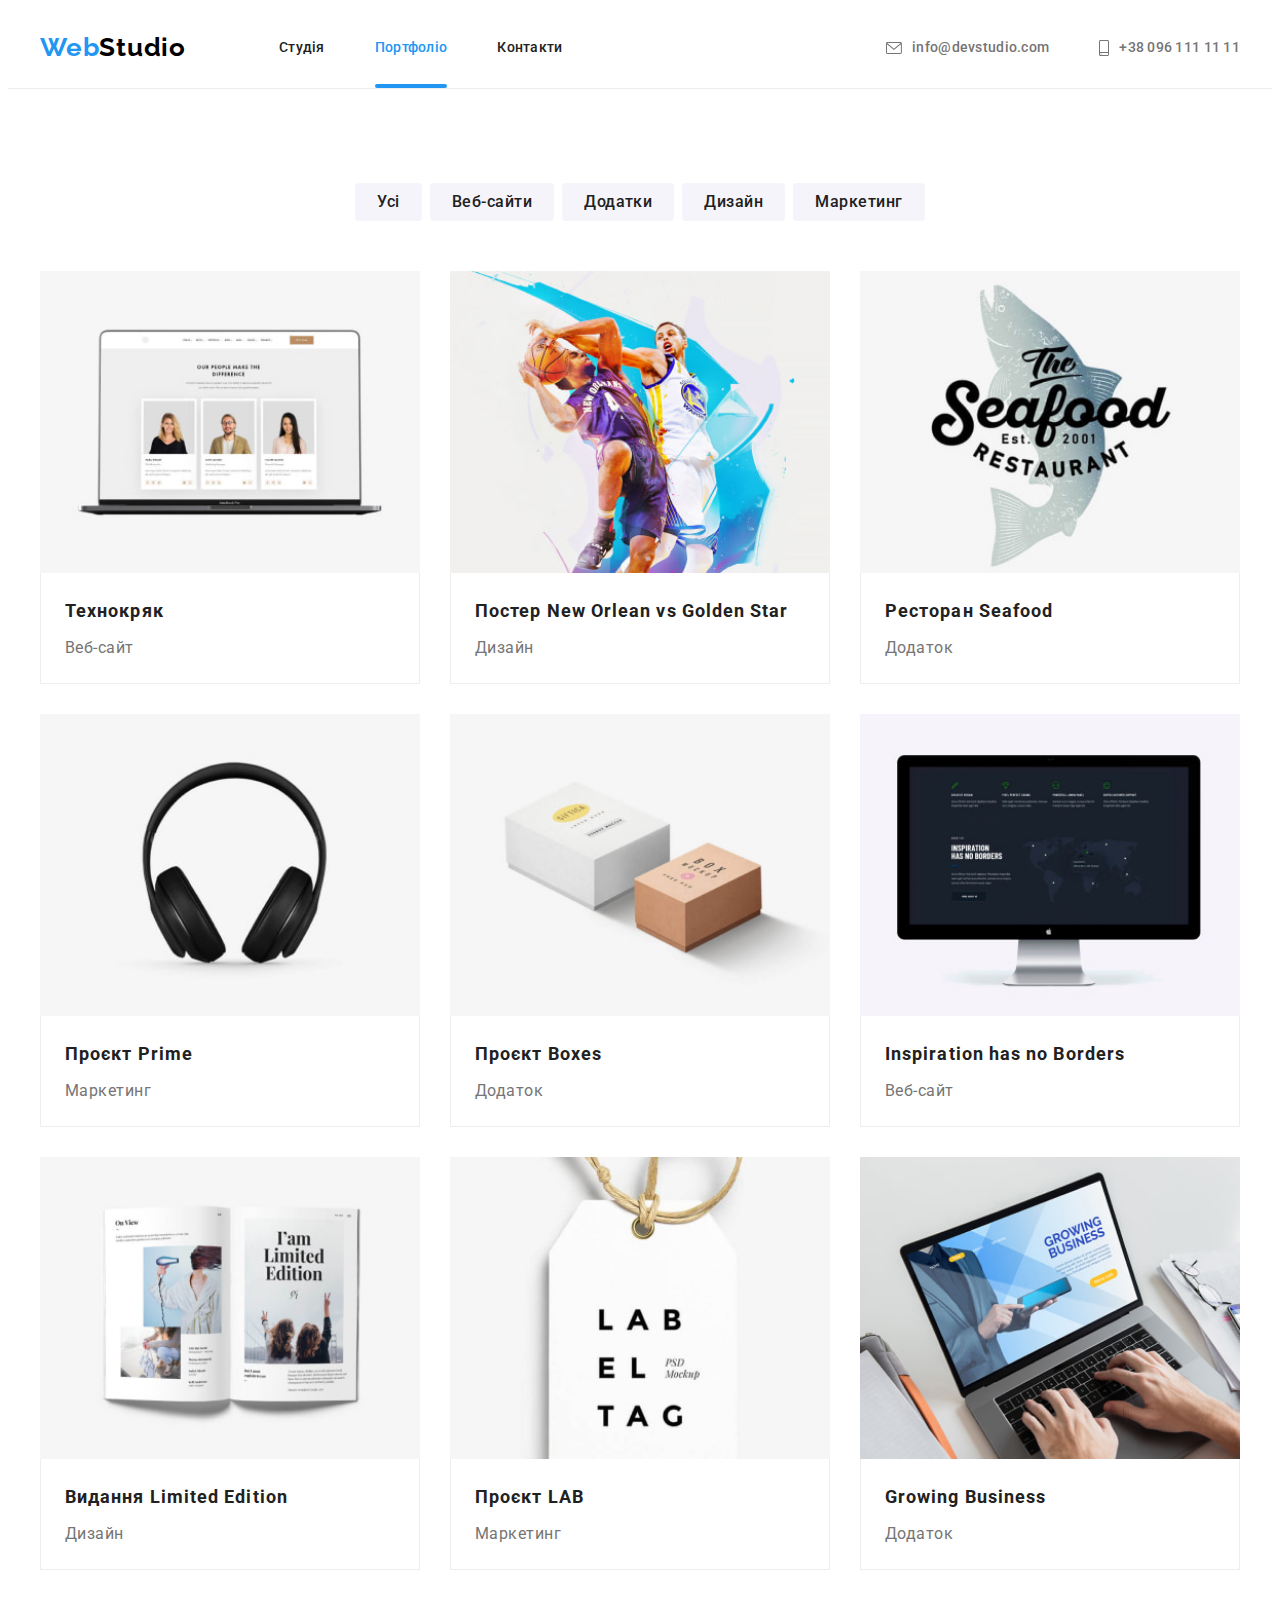
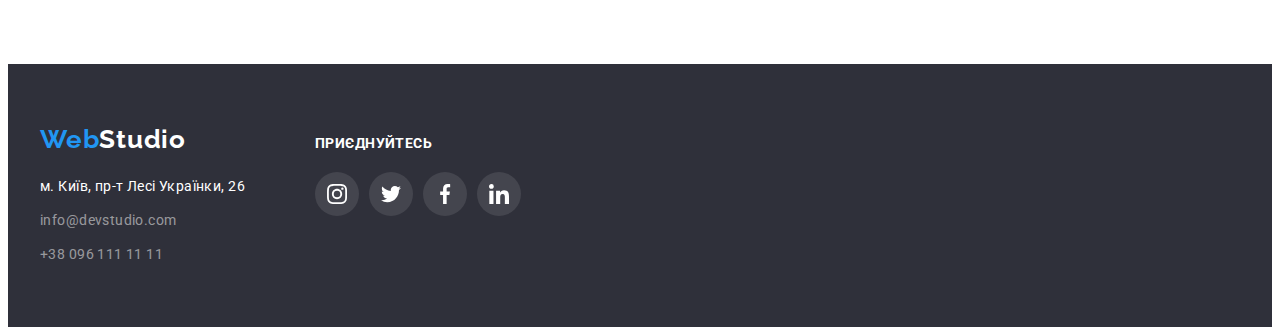
==== portfolio.html @ 172106c4 "Initial commit" ====
<!DOCTYPE html>
<html lang="uk">
  <head>
    <meta charset="UTF-8" />
    <meta http-equiv="X-UA-Compatible" content="IE=edge" />
    <meta name="viewport" content="width=device-width, initial-scale=1.0" />
    <meta name="description" content="WebStudio - Ефективні рішення для вашого бізнесу" />
    <!-- Favicon start -->
    <link
      rel="apple-touch-icon"
      sizes="180x180"
      href="./images/favicon-package/apple-touch-icon.png"
    />
    <link
      rel="icon"
      type="image/png"
      sizes="32x32"
      href="./images/favicon-package/favicon-32x32.png"
    />
    <link
      rel="icon"
      type="image/png"
      sizes="16x16"
      href="./images/favicon-package/favicon-16x16.png"
    />
    <link rel="manifest" href="./images/favicon-package/site.webmanifest" />
    <link rel="mask-icon" href="./images/favicon-package/safari-pinned-tab.svg" color="#5bbad5" />
    <meta name="msapplication-TileColor" content="#da532c" />
    <meta name="theme-color" content="#ffffff" />
    <!-- Favicon end -->
    <title>WebStudio</title>
    <!-- Fonts -->
    <link rel="preconnect" href="https://fonts.googleapis.com" />
    <link rel="preconnect" href="https://fonts.gstatic.com" crossorigin />
    <link
      href="https://fonts.googleapis.com/css2?family=Raleway:wght@700&family=Roboto:wght@400;500;700;900&display=swap"
      rel="stylesheet"
    />
    <!-- Modern-normalize -->
    <link
      rel="stylesheet"
      href="https://cdnjs.cloudflare.com/ajax/libs/modern-normalize/1.1.0/modern-normalize.min.css"
      integrity="sha512-wpPYUAdjBVSE4KJnH1VR1HeZfpl1ub8YT/NKx4PuQ5NmX2tKuGu6U/JRp5y+Y8XG2tV+wKQpNHVUX03MfMFn9Q=="
      crossorigin="anonymous"
      referrerpolicy="no-referrer"
    />
    <!-- Styles CSS -->
    <link href="./css/styles.css" rel="stylesheet" />
  </head>
  <body>
    <!-- Шапка -->
    <header class="header">
      <div class="header-container container">
        <nav class="nav">
          <a class="header-logo logo link" href="./index.html"
            ><span class="logo-accent">Web</span>Studio</a
          >
          <ul class="menu-list list">
            <li class="menu-item">
              <a class="menu-link link" href="./index.html">Студія</a>
            </li>
            <li class="menu-item">
              <a class="menu-link link current" href="./portfolio.html">Портфоліо</a>
            </li>
            <li class="menu-item"><a class="menu-link link" href="">Контакти</a></li>
          </ul>
        </nav>
        <ul class="contact-list list">
          <li class="contact-item">
            <a class="contact-link link" href="mailto:info@devstudio.com">
              <svg class="icon-envelope">
                <use href="./images/sprite.svg#icon-envelope"></use>
              </svg>
              info@devstudio.com</a
            >
          </li>
          <li class="contact-item">
            <a class="contact-link link" href="tel:+380961111111">
              <svg class="icon-smartphone">
                <use href="./images/sprite.svg#icon-smartphone"></use>
              </svg>
              +38 096 111 11 11</a
            >
          </li>
        </ul>
      </div>
    </header>

    <!-- Основна частина -->
    <main>
      <section class="portfolio section">
<div class="container">
          <h1 class="visually-hidden">Наші роботи</h1>
        <ul class="portfolio-list list">
          <li class="portfolio-item"><button class="portfolio-btn" type="button">Усі</button></li>
          <li class="portfolio-item">
            <button class="portfolio-btn" type="button">Веб-сайти</button>
          </li>
          <li class="portfolio-item">
            <button class="portfolio-btn" type="button">Додатки</button>
          </li>
          <li class="portfolio-item">
            <button class="portfolio-btn" type="button">Дизайн</button>
          </li>
          <li class="portfolio-item">
            <button class="portfolio-btn" type="button">Маркетинг</button>
          </li>
        </ul>
        <ul class="works-list list">
          <li class="works-item">
            <a class="works-link link" href="#">
              <div class="portfolio-img-thumb">
                <img
              src="./images/portfolio/img.jpg"
              alt="зображення вебсайту"
              class="works-img"
              width="370"
              height="294"
            />
              <div class="portfolio-overlay">
            <p class="portfolio-overlay-text">Ресурс пропонує комплексні пропозиції з різним рівнем функціоналу та сервісів. Все це дозволить відвідувачу отримати вичерпні відомості про компанію чи приватну особу.</p>
          </div>
              </div>
           <div class="works-shadow">
             <h2 class="works-title">Технокряк</h2>
            <p class="works-text">Веб-сайт</p>
           </div>
          </a>
                      </li>
          <li class="works-item">
            <a href="#" class="works-link link">
              <div class="portfolio-img-thumb">            
              <img
              src="./images/portfolio/img-2.jpg"
              alt="постер баскетбольної команди"
              class="works-img"
              width="370"
              height="294"
            />
            <div class="portfolio-overlay">
            <p class="portfolio-overlay-text">Ресурс пропонує комплексні пропозиції з різним рівнем функціоналу та сервісів. Все це дозволить відвідувачу отримати вичерпні відомості про компанію чи приватну особу.</p>
          </div>
              </div>
            <div class="works-shadow">
              <h2 class="works-title">Постер New Orlean vs Golden Star</h2>
            <p class="works-text">Дизайн</p>
            </div></a>
                      </li>
          <li class="works-item">
            <a href="#" class="works-link link"> 
              <div class="portfolio-img-thumb">
                <img
              src="./images/portfolio/img-3.jpg"
              alt="логотип рибного ресторану"
              class="works-img"
              width="370"
              height="294"
            />
            <div class="portfolio-overlay">
            <p class="portfolio-overlay-text">Ресурс пропонує комплексні пропозиції з різним рівнем функціоналу та сервісів. Все це дозволить відвідувачу отримати вичерпні відомості про компанію чи приватну особу.</p>
          </div>
              </div>
           <div class="works-shadow">
             <h2 class="works-title">Ресторан Seafood</h2>
            <p class="works-text">Додаток</p>
           </div></a>
           
          </li>
          <li class="works-item">
            <a href="#" class="works-link link">
            <div class="portfolio-img-thumb">
                <img
              src="./images/portfolio/img-4.jpg"
              alt="навушники"
              class="works-img"
              width="370"
              height="294"
            />
                        <div class="portfolio-overlay">
            <p class="portfolio-overlay-text">Ресурс пропонує комплексні пропозиції з різним рівнем функціоналу та сервісів. Все це дозволить відвідувачу отримати вичерпні відомості про компанію чи приватну особу.</p>
          </div>
            </div>
           <div class="works-shadow">
             <h2 class="works-title">Проєкт Prime</h2>
            <p class="works-text">Маркетинг</p>
           </div></a>
            
          </li>
          <li class="works-item">
            <a href="#" class="works-link link">
              <div class="portfolio-img-thumb">
                <img
              src="./images/portfolio/img-5.jpg"
              alt="дві коробки"
              class="works-img"
              width="370"
              height="294"
            />
                                   <div class="portfolio-overlay">
            <p class="portfolio-overlay-text">Ресурс пропонує комплексні пропозиції з різним рівнем функціоналу та сервісів. Все це дозволить відвідувачу отримати вичерпні відомості про компанію чи приватну особу.</p>
          </div>
              </div>
          <div class="works-shadow">
              <h2 class="works-title">Проєкт Boxes</h2>
            <p class="works-text">Додаток</p>
          </div></a>
            
          </li>
          <li class="works-item">
            <a href="#" class="works-link link">
              <div class="portfolio-img-thumb">
                <img
              src="./images/portfolio/img-6.jpg"
              alt="головна сторінка вебсайту"
              class="works-img"
              width="370"
              height="294"
            />
             <div class="portfolio-overlay">
            <p class="portfolio-overlay-text">Ресурс пропонує комплексні пропозиції з різним рівнем функціоналу та сервісів. Все це дозволить відвідувачу отримати вичерпні відомості про компанію чи приватну особу.</p>
          </div>
              </div>
         <div class="works-shadow">
             <h2 class="works-title">Inspiration has no Borders</h2>
            <p class="works-text">Веб-сайт</p>
         </div></a>
           
          </li>
          <li class="works-item">
            <a href="#" class="works-link link">
              <div class="portfolio-img-thumb">
                <img
              src="./images/portfolio/img-7.jpg"
              alt="книга"
              class="works-img"
              width="370"
              height="294"
            />
                         <div class="portfolio-overlay">
            <p class="portfolio-overlay-text">Ресурс пропонує комплексні пропозиції з різним рівнем функціоналу та сервісів. Все це дозволить відвідувачу отримати вичерпні відомості про компанію чи приватну особу.</p>
          </div>
              </div>
            <div class="works-shadow">
              <h2 class="works-title">Видання Limited Edition</h2>
            <p class="works-text">Дизайн</p>
            </div></a>
            
          </li>
          <li class="works-item">
            <a href="#" class="works-link link"> 
              <div class="portfolio-img-thumb">
                <img
              src="./images/portfolio/img-8.jpg"
              alt="лейбл"
              class="works-img"
              width="370"
              height="294"
            />
          
                         <div class="portfolio-overlay">
            <p class="portfolio-overlay-text">Ресурс пропонує комплексні пропозиції з різним рівнем функціоналу та сервісів. Все це дозволить відвідувачу отримати вичерпні відомості про компанію чи приватну особу.</p>
          </div>
              </div>
            <div class="works-shadow">
              <h2 class="works-title">Проєкт LAB</h2>
            <p class="works-text">Маркетинг</p>
       
            </div></a>
                          </li>
          <li class="works-item">
            <a href="" class="works-link link">
                        <div class="portfolio-img-thumb">
                            <img
              src="./images/portfolio/img-9.jpg"
              alt="превью бізнес-додатку"
              class="works-img"
              width="370"
              height="294"
            />        
                         <div class="portfolio-overlay">
            <p class="portfolio-overlay-text">Ресурс пропонує комплексні пропозиції з різним рівнем функціоналу та сервісів. Все це дозволить відвідувачу отримати вичерпні відомості про компанію чи приватну особу.</p>
          </div>
                        </div>
            <div class="works-shadow">
              <h2 class="works-title">Growing Business</h2>
            <p class="works-text">Додаток</p>
            </div>
            </a>
          </li>
        </ul>
      </section>
</div>
    </main>

    <!-- Підвал -->
    <footer class="footer">
      <div class="footer-container container">
        <div class="addres-wrap">
          <a class="footer-logo logo link" href="./index.html"
            ><span class="logo-accent">Web</span><span class="footer-logo-accent">Studio</span></a
          >
          <address class="address">
            <ul class="address-list list">
              <li class="address-item">
                <a
                  class="address-link link map"
                  href="https://www.google.com.ua/maps/place/бул.+Леси+Украинки,+26,+Киев,+02000/@50.4265841,30.5361971,17z"
                  target="_blank"
                  rel="noreferrer noopener nofollow"
                  >м. Київ, пр-т Лесі Українки, 26</a
                >
              </li>
              <li class="address-item">
                <a class="address-link link mail" href="mailto:info@devstudio.com"
                  >info@devstudio.com</a
                >
              </li>
              <li class="address-item">
                <a class="address-link link tel" href="tel:+380961111111">+38 096 111 11 11</a>
              </li>
            </ul>
          </address>
        </div>
        <div class="footer-wrap">
          <p class="footer-title">Приєднуйтесь</p>
          <ul class="footer-links list">
            <li>
              <a
                href="#"
                class="social-footer link"
                target="_blank"
                rel="noreferrer noopener nofollow"
                aria-label="instagram"
              >
                <svg class="social-icon">
                  <use href="./images/sprite.svg#icon-instagram"></use>
                </svg>
              </a>
            </li>
            <li>
              <a
                href="#"
                class="social-footer link"
                target="_blank"
                rel="noreferrer noopener nofollow"
                aria-label="twitter"
              >
                <svg class="social-icon">
                  <use href="./images/sprite.svg#icon-twitter"></use>
                </svg>
              </a>
            </li>
            <li>
              <a
                href="#"
                class="social-footer link"
                target="_blank"
                rel="noreferrer noopener nofollow"
                aria-label="facebook"
              >
                <svg class="social-icon">
                  <use href="./images/sprite.svg#icon-facebook"></use>
                </svg>
              </a>
            </li>
            <li>
              <a
                href="#"
                class="social-footer link"
                target="_blank"
                rel="noreferrer noopener nofollow"
                aria-label="linkedIn"
              >
                <svg class="social-icon">
                  <use href="./images/sprite.svg#icon-linkedin"></use>
                </svg>
              </a>
            </li>
          </ul>
        </div>
      </div>
    </footer>
  </body>
</html>
---- css/styles.css ----
/*---------------------------- global------------------------------------ */
:root {
  /* ================= background colors ===============*/
  --main-background-color: #ffffff;
  --accent-background-color: #f5f4fa;
  --header-color: #212121;
  --footer-bcg-color: #2f303a;
  --footer-links-bcg: rgba(255, 255, 255, 0.1);
  --activities-text-bcg: rgba(47, 48, 58, 0.8);
  --portfolio-cards-hover: rgba(33, 150, 243, 0.9);
  --modal-window: rgba(0, 0, 0, 0.2);
  /* ==================== text colors ================ */
  --main-text-color: #757575;
  --portfolio-bcg-color: #eeeeee;
  --logo-main-color: #000000;
  --footer-contacts-color: rgba(225, 225, 225, 0.6);
  --footer-links-text: #ffffff;
  --text-and-button-accent: #2196f3;
  --effects-text: #ffffff;
  /* ========== decorative elements colors ========== */
  --header-line-color: #ececec;
  --portfolio-border: #eeeeee;
  --social-icons-color: #afb1b8;
  /* ========= text settings ======================== */
  --main-font: 'Roboto', sans-serif;
  --secondary-font: 'Raleway', sans-serif;
  /* ==================== animation ================= */
  --time-function: cubic-bezier(0.4, 0, 0.2, 1);
  --animation-time: 250ms;
}

body {
  background-color: var(--main-background-color);
  color: var(--main-text-color);
  font-family: var(--main-font);
  font-size: 14px;
  letter-spacing: 0.03em;
}
h1,
h2,
h3,
h4,
h5,
h6,
p {
  margin: 0;
  padding: 0;
}
img {
  display: block;
  width: 100%;
  height: auto;
}
button {
  display: block;
  margin: 0 auto;
  cursor: pointer;
  border: none;
  border-radius: 4px;
}
.address {
  font-style: normal;
}
.container {
  width: 1200px;
  padding: 0 15px;
  margin: 0 auto;
}
.section {
  padding-top: 94px;
  padding-bottom: 94px;
}
.list {
  list-style: none;
  margin: 0;
  padding-left: 0;
}
.link {
  text-decoration: none;
  color: var(--main-text-color);
}

.visually-hidden {
  position: absolute;
  width: 1px;
  height: 1px;
  margin: -1px;
  border: 0;
  padding: 0;
  white-space: nowrap;
  clip-path: inset(100%);
  clip: rect(0 0 0 0);
  overflow: hidden;
}
/* -------------------------- global end -------------------------------*/

/* ============================ header =================================*/
.header {
  border-bottom: 1px solid var(--header-line-color);
}
.header-container {
  display: flex;
  align-items: center;
}
.nav {
  display: flex;
  align-items: center;
}
.header-logo {
  margin-right: 93px;
}
.logo {
  color: var(--logo-main-color);
  font-family: var(--secondary-font);
  font-weight: 700;
  font-size: 26px;
  line-height: 1.2;
  letter-spacing: 0.03em;
}
.logo-accent {
  color: var(--text-and-button-accent);
}
.menu-list {
  display: flex;
}
.menu-item {
  position: relative;
}
.menu-item:not(:last-child) {
  margin-right: 50px;
}
.menu-link,
.contact-link {
  padding-top: 32px;
  padding-bottom: 32px;

  font-weight: 500;
  line-height: 1.14;
  letter-spacing: 0.02em;
}
.menu-link {
  display: inline-block;
  color: var(--header-color);

  transition: color var(--animation-time) var(--time-function);
}
.current {
  color: var(--text-and-button-accent);
}
.current::after {
  position: absolute;
  bottom: 0;
  left: 0;

  display: inline-block;
  content: '';
  width: 100%;
  height: 4px;
  background-color: var(--text-and-button-accent);
  border-radius: 2px;
}

.menu-link:hover,
.menu-link:focus,
.contact-link:hover,
.contact-link:focus {
  color: var(--text-and-button-accent);
}
.contact-list {
  display: flex;
  align-items: center;
  margin-left: auto;
}
.contact-item:first-child {
  margin-right: 50px;
}
.contact-link {
  display: flex;
  align-items: center;

  color: var(--main-text-color);
  transition: color var(--animation-time) var(--time-function);
}
.icon-envelope {
  width: 16px;
  height: 12px;
}
.icon-smartphone {
  width: 10px;
  height: 16px;
}
.icon-envelope,
.icon-smartphone {
  fill: currentColor;
  margin-right: 10px;
}

/* ================================== footer ============================== */
.footer {
  background-color: var(--footer-bcg-color);
  padding: 60px 0;
}
.footer-container {
  display: flex;
  align-items: baseline;
}
.addres-wrap {
  margin-right: 70px;
}
.footer-logo {
  display: inline-block;
  margin-bottom: 20px;
}
.footer-logo-accent {
  color: var(--main-background-color);
}
.address-item {
  line-height: 1.7;
}
.address-item:not(:last-child) {
  margin-bottom: 10px;
}
.address-link {
  transition: color var(--animation-time) var(--time-function);
}
.map {
  color: var(--main-background-color);
}
.mail,
.tel {
  color: var(--footer-contacts-color);
}
.address-link:hover,
.address-link:focus {
  color: var(--text-and-button-accent);
}

.footer-title {
  margin-bottom: 20px;

  font-family: var(--main-font);
  font-weight: 700;
  line-height: 1.2;
  text-transform: uppercase;
  color: var(--footer-links-text);
}
.footer-links {
  display: flex;
  justify-items: center;
  gap: 10px;
}
.social-footer,
.social-link {
  display: flex;
  justify-content: center;
  align-items: center;
  width: 44px;
  height: 44px;
  border-radius: 50%;
  background-color: var(--footer-links-bcg);
  color: var(--main-background-color);

  transition: color var(--animation-time) var(--time-function),
    background-color var(--animation-time) var(--time-function);
}
.social-footer:hover,
.social-footer:focus {
  background-color: var(--text-and-button-accent);
}
.social-icon {
  width: 20px;
  height: 20px;
  fill: currentColor;
}

/* ---------------------------------- main ---------------------------*/
/* ---------------------------------- hero ---------------------------*/
.hero {
  max-width: 1600px;
  height: 600px;
  padding-top: 200px;
  padding-bottom: 200px;
  margin-left: auto;
  margin-right: auto;
  background-color: var(--footer-bcg-color);
  background-image: linear-gradient(to right, rgba(47, 48, 58, 0.4), rgba(47, 48, 58, 0.4)),
    url('../images/hero-bcg.jpg');
  background-size: cover;
  background-repeat: no-repeat;

  text-align: center;
}

.main-title {
  margin-bottom: 30px;
  margin-left: auto;
  margin-right: auto;
  max-width: 696px;

  font-weight: 900;
  font-size: 44px;
  line-height: 1.36;
  text-align: center;
  letter-spacing: 0.06em;
  text-transform: uppercase;
  color: var(--main-background-color);
}
.hero-btn {
  display: inline-block;
  padding: 10px 32px;
  min-width: 216px;
  box-shadow: 0px 4px 4px rgba(0, 0, 0, 0.15);
  border: none;

  background-color: var(--text-and-button-accent);
  color: var(--main-background-color);
  font-family: inherit;
  font-weight: 700;
  font-size: 16px;
  line-height: 1.87;
  text-align: center;
  letter-spacing: 0.06em;
  cursor: pointer;
}

/* --------------------------- Переваги компанії ------------------------*/
.benefits,
.activities {
  background-color: var(--main-background-color);
}
.benefits-list {
  display: flex;
  justify-content: space-between;
}
.benefits-item {
  width: calc(100%-90px / 4);
}
.benefits-item:not(:last-child) {
  margin-right: 30px;
}
.antenna::before,
.clock::before,
.diagram::before,
.astronaut::before {
  content: '';
  display: inline-block;
  width: 270px;
  height: 120px;
  margin-bottom: 30px;

  background-color: var(--accent-background-color);
  background-repeat: no-repeat;
  background-position: 50% 50%;
  background-size: 70px 70px;
}
.antenna::before {
  background-image: url(../images/advantages-1.svg);
}
.clock::before {
  background-image: url(../images/advantages-2.svg);
}
.diagram::before {
  background-image: url(../images/advantages-3.svg);
}
.astronaut::before {
  background-image: url(../images/advantages-4.svg);
}
.benefits-headline {
  margin-bottom: 10px;

  font-size: 14px;
  text-transform: uppercase;
  font-weight: 700;
  line-height: 1.14;
  color: var(--header-color);
}
.benefits-text {
  line-height: 1.71;
}

/*----------------------- Чим ми займаємося ---------------------------*/
.activities {
  padding-top: 0;
}
.activities-heading {
  margin-bottom: 50px;
}
.activities-heading,
.team-heading,
.partners-heading {
  font-weight: 700;
  font-size: 36px;
  line-height: 1.17;
  text-align: center;
  color: var(--header-color);
}
.activities-list {
  display: flex;
  gap: 30px;
}
.activities-item {
  position: relative;
}
.activities-text {
  position: absolute;
  bottom: 0;

  display: flex;
  align-items: center;
  justify-content: center;
  width: 100%;
  height: 70px;
  background-color: var(--activities-text-bcg);

  font-weight: 700;
  text-transform: uppercase;
  color: var(--effects-text);
}

/*----------------------------------- Наша команда ----------------------- */
.team {
  background-color: var(--accent-background-color);
}
.team-heading {
  margin-bottom: 50px;
}
.team-list {
  display: flex;
}
.team-item {
  background-color: var(--main-background-color);
  width: 270px;
  box-shadow: 0px 1px 3px rgba(0, 0, 0, 0.12), 0px 1px 1px rgba(0, 0, 0, 0.14),
    0px 2px 1px rgba(0, 0, 0, 0.2);
  border-radius: 0px 0px 4px 4px;
}
.team-item:not(:last-child) {
  margin-right: 30px;
}
.team-container {
  padding: 30px 0;
  text-align: center;
}
.team-headline {
  margin-bottom: 10px;

  font-weight: 500;
  font-size: 16px;
  line-height: 1.19;
  letter-spacing: 0.03em;
  color: var(--header-color);
}
.team-text {
  font-size: 16px;
  line-height: 1.19;
}

.team-social {
  display: flex;
  justify-content: center;
  gap: 10px;
  margin-top: 16px;
}
.social-link {
  background-color: var(--main-background-color);
  color: var(--social-icons-color);
}
.social-link:hover,
.social-link:focus {
  background-color: var(--text-and-button-accent);
  color: var(--main-background-color);
}

/* ------------------------Постійні клієнти ---------------------------- */
.partners-heading {
  margin-bottom: 50px;
}
.partners-list {
  display: flex;
  justify-content: center;
  gap: 30px;
}
.partners-link {
  display: block;
  width: 170px;
  height: 92px;

  display: flex;
  justify-content: center;
  align-items: center;

  color: var(--social-icons-color);
  border: 1px solid var(--social-icons-color);
  border-radius: 4px;

  transition: color var(--animation-time) var(--time-function),
    border-color var(--animation-time) var(--time-function);
}
.partners-link:hover,
.partners-link:focus {
  color: var(--text-and-button-accent);
  border: 1px solid var(--text-and-button-accent);
}
.partner-icon {
  width: 106px;
  height: 60px;
  fill: currentColor;
}

/* ============================ модальне вікно   ====================== */
.backdrop {
  position: fixed;
  top: 0;
  left: 0;
  width: 100%;
  height: 100%;
  background-color: var(--modal-window);
  opacity: 1;

  transition: opacity var(--animation-time) var(--time-function);
}
.backdrop.is-hidden {
  opacity: 0;
  pointer-events: none;
  /* visibility: hidden; */
}
.modal {
  position: absolute;
  top: 50%;
  left: 50%;
  transform: translate(-50%, -50%) scale(1);
  transition: transform var(--animation-time) var(--time-function);

  width: 528px;
  height: 581px;
  border-radius: 4px;

  background-color: #ffffff;
  box-shadow: 0px 1px 3px rgba(0, 0, 0, 0.12), 0px 1px 1px rgba(0, 0, 0, 0.14),
    0px 2px 1px rgba(0, 0, 0, 0.2);
}
.backdrop.is-hidden .modal {
  transform: translate(-50%, -50%) scale(0.5);
}
.modal-btn {
  position: absolute;
  top: 8px;
  right: 8px;

  display: flex;
  justify-content: center;
  align-items: center;

  width: 30px;
  height: 30px;
  background: #ffffff;
  border: 1px solid rgba(0, 0, 0, 0.1);
  border-radius: 50%;
}

/* ========================== кінець модального вікна ====================== */

/* ========================= portfolio page =================================*/
.portfolio {
  background-color: var(--main-background-color);
}
/* ---------------------- кнопки -------------------- */
.portfolio-list {
  display: flex;
  justify-content: center;
  margin-bottom: 50px;
}
.portfolio-item:not(:last-child) {
  margin-right: 8px;
}
.portfolio-btn {
  display: inline-block;
  padding: 6px 22px;

  font-family: inherit;
  font-weight: 500;
  font-size: 16px;
  line-height: 1.63;
  text-align: center;
  letter-spacing: 0.03em;
  color: var(--header-color);
  background-color: var(--accent-background-color);

  transition: color var(--animation-time) var(--time-function),
    background-color var(--animation-time) var(--time-function),
    box-shadow var(--animation-time) var(--time-function);
}
.portfolio-btn:hover,
.portfolio-btn:focus {
  color: var(--main-background-color);
  background-color: var(--text-and-button-accent);
  box-shadow: 0px 3px 1px rgba(0, 0, 0, 0.1), 0px 1px 2px rgba(0, 0, 0, 0.08),
    0px 2px 2px rgba(0, 0, 0, 0.12);
}
/* ----------------------- картки -------------------- */
.works-list {
  display: flex;
  flex-wrap: wrap;
  margin-right: -30px;
  margin-bottom: -30px;
}
.works-item {
  flex-basis: calc(100% / 3 - 30px);
  margin-right: 30px;
  margin-bottom: 30px;
}
.works-link {
  transition: box-shadow var(--animation-time) var(--time-function);
}

.works-link:hover,
.works-link:focus {
  display: block;
  box-shadow: 0px 1px 1px rgba(0, 0, 0, 0.12), 0px 4px 4px rgba(0, 0, 0, 0.06),
    1px 4px 6px rgba(0, 0, 0, 0.16);
}
/*--------------------- оверлей ------------------  */
.portfolio-img-thumb {
  position: relative;
  overflow: hidden;
}
.portfolio-overlay {
  position: absolute;
  bottom: 0;

  transform: translateY(100%);
  opacity: 0;
  transition: transform var(--animation-time) var(--time-function),
    opacity var(--animation-time) var(--time-function);

  display: flex;
  align-items: center;

  width: 100%;
  height: 100%;
  background-color: var(--portfolio-cards-hover);
}
.works-link:hover .portfolio-overlay,
.works-link:focus .portfolio-overlay {
  transform: translateY(0);
  opacity: 1;
}

.portfolio-overlay-text {
  display: inline-block;
  padding: 0 24px;

  font-size: 18px;
  line-height: 1.6;
  color: var(--effects-text);
}
/*--------------------- підпис ------------------  */
.works-shadow {
  padding: 20px 24px;
  border: 1px solid var(--portfolio-border);
  border-top: none;
}
.works-title {
  margin-bottom: 4px;
  font-weight: 700;
  font-size: 18px;
  line-height: 2;
  letter-spacing: 0.06em;
  color: var(--header-color);
}
.works-text {
  font-size: 16px;
  line-height: 1.88;
  letter-spacing: 0.03em;
}

/* ========================= portfolio page end ==============================*/
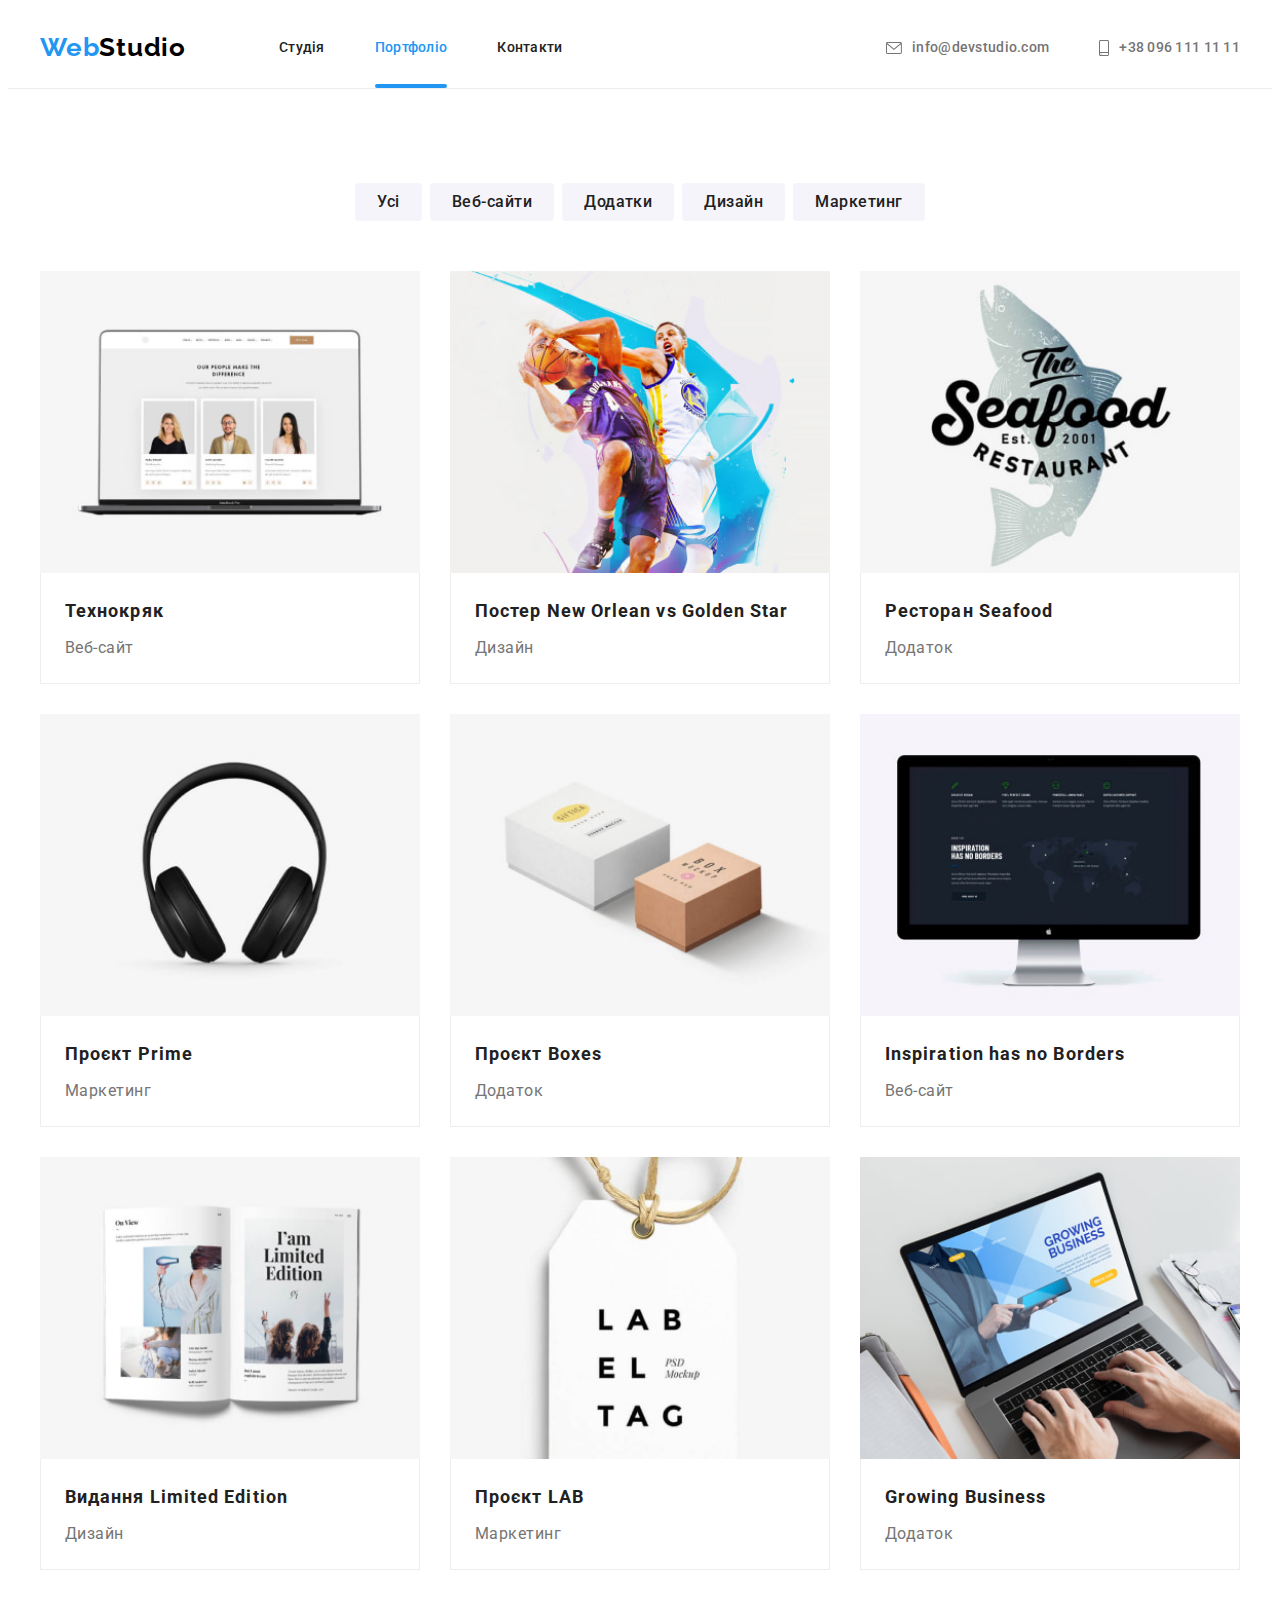
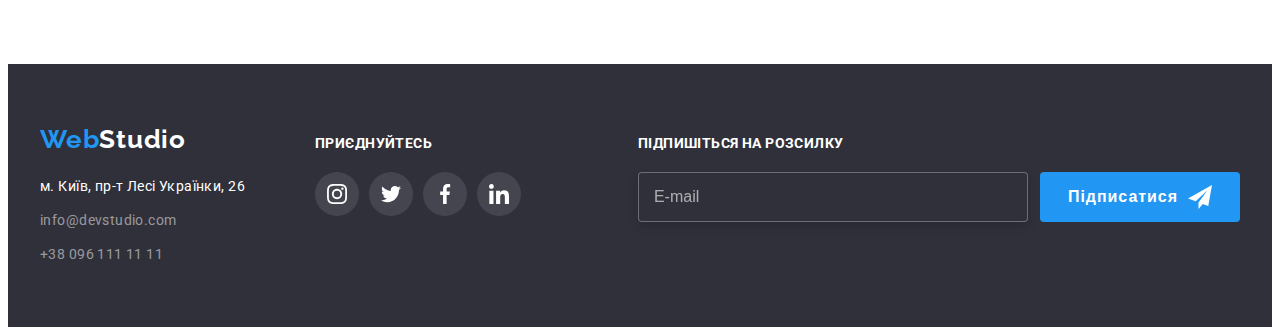
==== commit 21deb143: "portfolio footer" ====
--- a/portfolio.html
+++ b/portfolio.html
@@ -378,6 +378,21 @@
             </li>
           </ul>
         </div>
+        <div class="footer-form-container">
+          <p class="footer-form-name">Підпишіться на розсилку</p>
+        <form class="footer-form" name="footer-form" autocomplete="on">
+                    <label class="footer-label">
+            <input class="footer-imput" name="email" type="email" placeholder="E-mail" required />
+            <button class="footer-form-btn" type="submit">
+              Підписатися
+              <svg class="footer-form-icon">
+                <use href="./images/sprite.svg#send"></use>
+              </svg>
+            </button>
+          </label>
+        </form>
+</div>
+
       </div>
     </footer>
   </body>
--- a/css/styles.css
+++ b/css/styles.css
@@ -21,6 +21,7 @@
   --header-line-color: #ececec;
   --portfolio-border: #eeeeee;
   --social-icons-color: #afb1b8;
+  --modal-header-color: #212121;
   /* ========= text settings ======================== */
   --main-font: 'Roboto', sans-serif;
   --secondary-font: 'Raleway', sans-serif;
@@ -194,6 +195,7 @@
   fill: currentColor;
   margin-right: 10px;
 }
+/* -------------------------- header end -------------------------------*/
 
 /* ================================== footer ============================== */
 .footer {
@@ -273,7 +275,65 @@
   fill: currentColor;
 }
 
-/* ---------------------------------- main ---------------------------*/
+/*------------------------------ footer form ---------------------------*/
+.footer-form-container {
+  margin-left: auto;
+}
+.footer-form-name {
+  margin-bottom: 20px;
+
+  font-weight: 700;
+  line-height: 1.2;
+  text-transform: uppercase;
+  color: var(--footer-links-text);
+}
+.footer-label {
+  display: flex;
+  gap: 12px;
+}
+.footer-imput {
+  width: 358px;
+  padding: 15px;
+  background-color: var(--footer-bcg-color);
+
+  outline: none;
+  border: 1px solid rgba(255, 255, 255, 0.3);
+  filter: drop-shadow(0px 4px 4px rgba(0, 0, 0, 0.15));
+  border-radius: 4px;
+
+  color: #ffffff;
+
+  transition: border-color var(--animation-time) var(--time-function);
+}
+.footer-imput::placeholder {
+  font-size: 16px;
+  line-height: 1.25;
+  color: rgba(255, 255, 255, 0.6);
+}
+.footer-imput:focus {
+  border: 1px solid var(--text-and-button-accent);
+}
+.footer-form-btn {
+  display: flex;
+  align-items: center;
+
+  padding: 10px 28px;
+  background-color: var(--text-and-button-accent);
+
+  font-weight: 700;
+  font-size: 16px;
+  line-height: 1.9;
+  letter-spacing: 0.06em;
+  color: var(--effects-text);
+}
+.footer-form-icon {
+  width: 24px;
+  height: 24px;
+  margin-left: 10px;
+}
+/* -------------------------- footer end -------------------------------*/
+
+/* =============================== main ===============================*/
 /* ---------------------------------- hero ---------------------------*/
 .hero {
   max-width: 1600px;
@@ -528,6 +588,7 @@
   position: absolute;
   top: 50%;
   left: 50%;
+  padding: 40px;
   transform: translate(-50%, -50%) scale(1);
   transition: transform var(--animation-time) var(--time-function);
 
@@ -556,8 +617,139 @@
   background: #ffffff;
   border: 1px solid rgba(0, 0, 0, 0.1);
   border-radius: 50%;
-}
-
+
+  color: var(--modal-header-color);
+  transition: color var(--animation-time) var(--time-function);
+}
+.modal-btn:hover,
+.modal-btn:focus {
+  color: var(--text-and-button-accent);
+}
+.modal-icon {
+  fill: currentColor;
+}
+/*----------------------------- форма модалки --------------------------*/
+.modal-form-title {
+  margin-bottom: 12px;
+  padding: 0;
+  text-align: center;
+
+  font-weight: 700;
+  font-size: 20px;
+  line-height: 1.15;
+  color: var(--modal-header-color);
+}
+.modal-label {
+  position: relative;
+  display: block;
+  margin-bottom: 10px;
+}
+.modal-label-name {
+  display: block;
+  margin-bottom: 4px;
+
+  font-size: 12px;
+  line-height: 1.16;
+  letter-spacing: 0.01em;
+}
+.modal-imput {
+  display: block;
+  width: 450px;
+  height: 40px;
+  padding: 12px 12px 12px 42px;
+
+  outline: none;
+  border: 1px solid rgba(33, 33, 33, 0.2);
+  border-radius: 4px;
+
+  color: var(--modal-header-color);
+  transition: border-color var(--animation-time) var(--time-function);
+}
+.modal-textarea-label {
+  position: relative;
+  display: block;
+  margin-bottom: 20px;
+}
+.modal-textarea {
+  display: block;
+  width: 450px;
+  height: 120px;
+  resize: none;
+
+  padding: 12px;
+  margin-bottom: 20px;
+
+  outline: none;
+  border: 1px solid rgba(33, 33, 33, 0.2);
+  border-radius: 4px;
+  transition: border-color var(--animation-time) var(--time-function);
+}
+.modal-imput:focus-within,
+.modal-textarea:focus-within {
+  border: 1px solid var(--text-and-button-accent);
+}
+.modal-form-icon {
+  position: absolute;
+  top: 50%;
+  left: 12px;
+
+  width: 18px;
+  height: 18px;
+
+  fill: var(--modal-header-color);
+  transition: fill var(--animation-time) var(--time-function);
+}
+.modal-imput:focus + .modal-form-icon {
+  fill: var(--text-and-button-accent);
+}
+.modal-textarea::placeholder {
+  font-size: 12px;
+  line-height: 1.16;
+  letter-spacing: 0.01em;
+
+  color: rgba(117, 117, 117, 0.5);
+}
+.modal-checkbox-label {
+  display: flex;
+  justify-content: center;
+  align-items: center;
+  gap: 8px;
+
+  margin-bottom: 30px;
+}
+.checkbox-text {
+  line-height: 1.7;
+}
+.checkbox-link {
+  color: var(--text-and-button-accent);
+}
+.checkbox-field {
+  display: inline-block;
+  width: 16px;
+  height: 16px;
+
+  border: 3px solid #212121;
+  border-radius: 2px;
+}
+.modal-checkbox:checked ~ .checkbox-field {
+  background-image: url(../images/icon-check.svg);
+  background-size: cover;
+  background-position: center;
+  background-origin: border-box;
+  border-color: transparent;
+}
+.modal-submit-btn {
+  padding: 10px 52px;
+  background-color: var(--text-and-button-accent);
+  box-shadow: 0px 4px 4px rgba(0, 0, 0, 0.15);
+  border-radius: 4px;
+
+  font-weight: 700;
+  font-size: 16px;
+  line-height: 1.88;
+  letter-spacing: 0.06em;
+  color: var(--effects-text);
+}
 /* ========================== кінець модального вікна ====================== */
 
 /* ========================= portfolio page =================================*/
